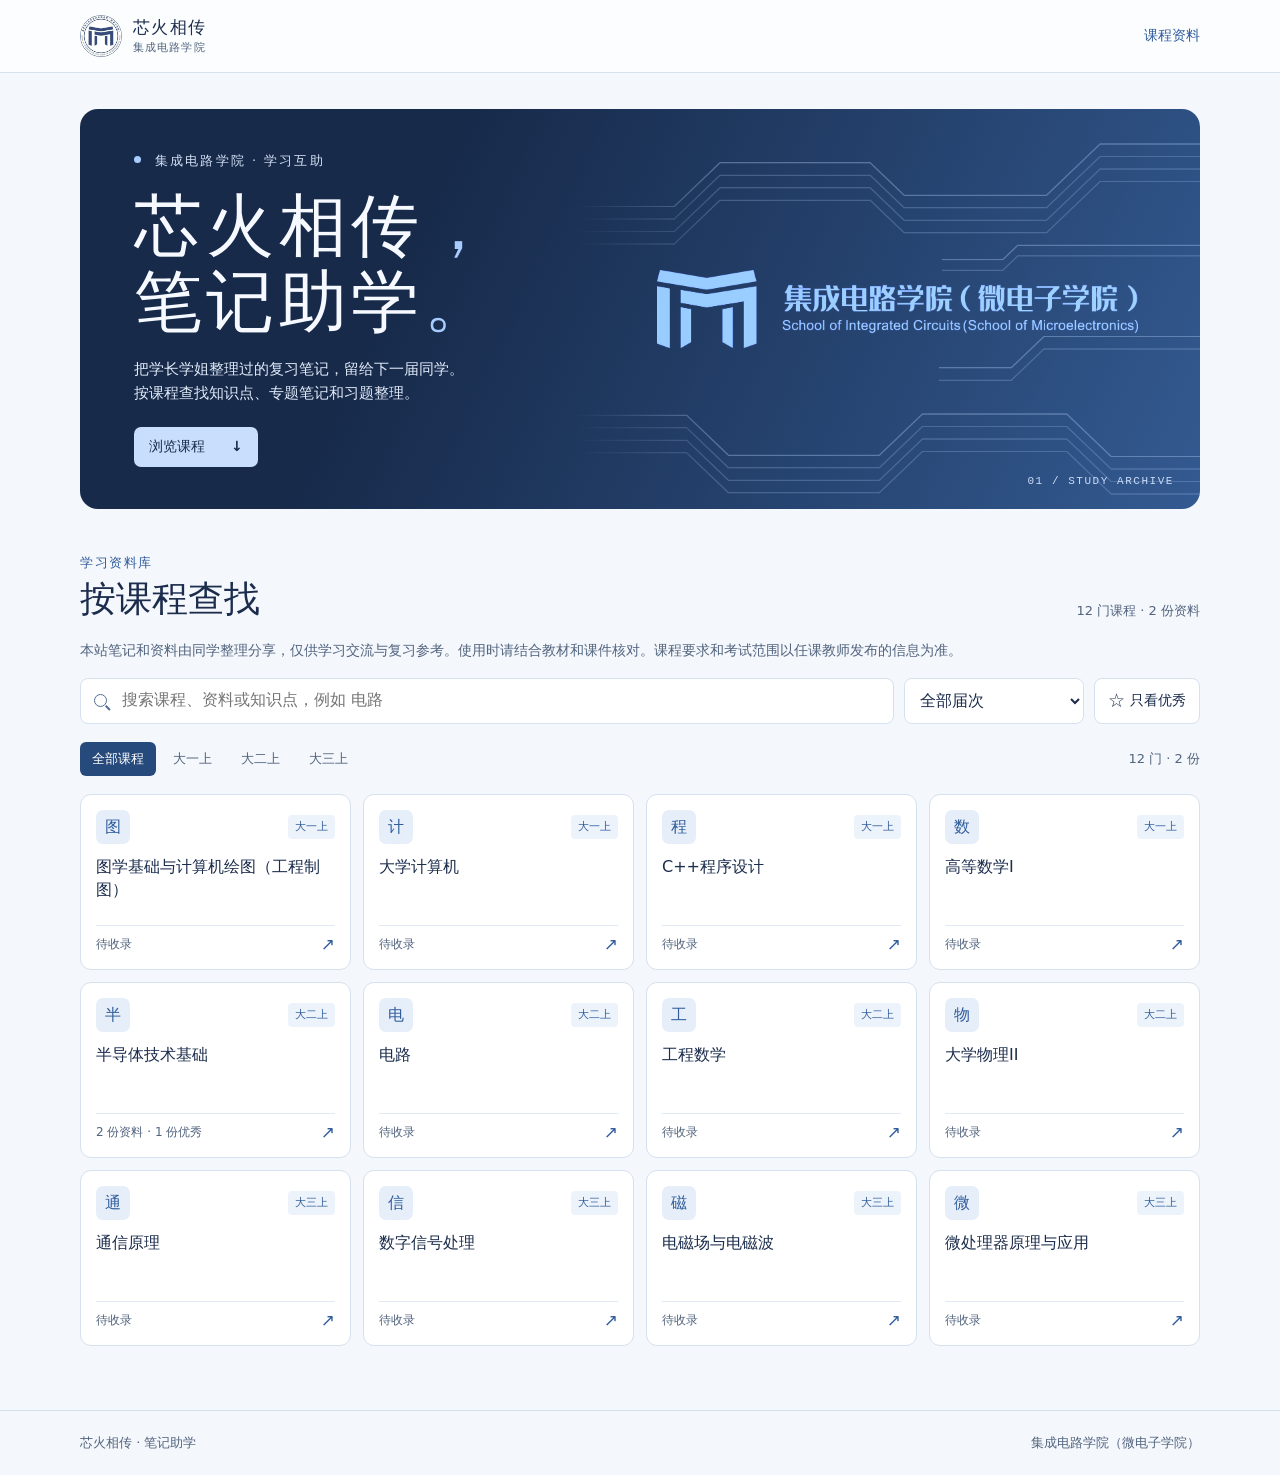
==== docs/index.html @ b49cc227 "简化学生端预览文案" ====
<!doctype html>
<html lang="zh-CN">
<head>
  <meta charset="utf-8">
  <meta name="viewport" content="width=device-width,initial-scale=1">
  <meta name="description" content="集成电路学院芯火相传学习笔记资料库，按课程查找、预览和下载复习资料。">
  <title>芯火相传 · 学习笔记资料库</title>
  <link rel="icon" href="assets/college-logo.jpg">
  <link rel="stylesheet" href="assets/site.css?v=online-reader">
  <script defer src="assets/catalog.js?v=large-pdfs"></script>
  <script defer src="assets/site.js?v=preview-label"></script>
</head>
<body>
  <a class="skip" href="#library">跳到课程资料</a>
  <header class="top"><div class="wrap top-row">
    <a class="brand" href="./index.html"><img class="college-logo" src="assets/college-logo.jpg" width="42" height="42" alt="学院院徽"><span>芯火相传<small>集成电路学院</small></span></a>
    <nav aria-label="站点导航"><a class="nav-current" href="#library">课程资料</a></nav>
  </div></header>
  <main class="wrap">
    <section class="hero" aria-labelledby="page-title">
      <div class="hero-content">
        <p class="eyebrow"><span></span> 集成电路学院 · 学习互助</p>
        <h1 id="page-title">芯火相传<span>，</span><br>笔记助学<span>。</span></h1>
        <p class="hero-copy">把学长学姐整理过的复习笔记，留给下一届同学。<br class="desktop">按课程查找知识点、专题笔记和习题整理。</p>
        <a class="hero-link" href="#library">浏览课程 <span aria-hidden="true">↓</span></a>
      </div>
      <canvas class="hero-art" width="960" height="640" aria-hidden="true"></canvas>
      <img class="hero-brand" src="assets/college-brand.jpg" alt="集成电路学院（微电子学院）" width="1440" height="233">
      <div class="hero-index" aria-hidden="true">01 / STUDY ARCHIVE</div>
    </section>
    <section id="library" class="library" aria-labelledby="library-title">
      <div class="section-head">
        <div><p class="section-kicker">学习资料库</p><h2 id="library-title">按课程查找</h2></div>
        <div id="stats" class="stats"></div>
      </div>
      <p class="library-note">本站笔记和资料由同学整理分享，仅供学习交流与复习参考。使用时请结合教材和课件核对。课程要求和考试范围以任课教师发布的信息为准。</p>
      <div class="controls">
        <label class="search"><span class="lens" aria-hidden="true"></span><span class="sr-only">搜索课程或资料</span><input id="search" type="search" placeholder="搜索课程、资料或知识点，例如 电路"></label>
        <label class="select"><span class="sr-only">资料届次</span><select id="edition"></select></label>
        <button class="filter-feature" type="button" id="featured" aria-pressed="false"><span aria-hidden="true">☆</span> 只看优秀</button>
      </div>
      <div class="toolbar">
        <div id="terms" class="tabs" role="group" aria-label="按课程学期筛选"></div>
        <div class="result-count" id="result-count" role="status"></div>
      </div>
      <div id="course-grid" class="course-grid"></div>
      <noscript><p class="empty">请开启 JavaScript 以浏览资料索引。</p></noscript>
    </section>
  </main>
  <footer class="footer"><div class="wrap"><span>芯火相传 · 笔记助学</span><span>集成电路学院（微电子学院）</span></div></footer>
  <dialog id="course-dialog" aria-labelledby="course-title"><div class="dialog-inner">
    <form method="dialog"><button class="close" aria-label="关闭课程资料">×</button></form>
    <p id="course-term" class="section-kicker"></p><h2 id="course-title"></h2>
    <div id="course-files"></div>
  </div></dialog>
</body>
</html>
---- docs/assets/site.css ----
:root {
  color-scheme: light;
  --paper: #f4f7fc;
  --ink: #1b2c4c;
  --muted: #52647e;
  --line: #d6e1ef;
  --blue: #315d9c;
  --pale: #edf3fb;
  --white: #fff;
  font-family: "Microsoft YaHei","PingFang SC",system-ui,sans-serif;
  font-synthesis: none
}

* {
  box-sizing: border-box
}

html {
  scroll-behavior: smooth
}

body {
  margin: 0;
  background:var(--paper);
  color:var(--ink);
  line-height: 1.55
}

button,input,select,textarea {
  font: inherit;
  color: inherit
}

button,select {
  cursor: pointer
}

a {
  color: inherit
}

button:focus-visible,a:focus-visible,input:focus-visible,select:focus-visible,textarea:focus-visible {
  outline: 3px solid #477bc5;
  outline-offset: 3px
}

.wrap {
  width:min(1120px,calc(100% - 48px));
  margin-inline: auto
}

.sr-only,.skip:not(:focus) {
  position: absolute;
  width: 1px;
  height: 1px;
  overflow: hidden;
  clip-path:inset(50%)
}

.skip:focus {
  display: block;
  padding: 12px;
  background: #fff
}

.top {
  border-bottom:1px solid var(--line);
  background: #fbfdff
}

.top-row {
  height: 72px;
  display: flex;
  align-items: center;
  justify-content: space-between;
  gap: 16px
}

.brand {
  display: inline-flex;
  align-items: center;
  gap: 11px;
  text-decoration: none;
  font-weight: 800;
  letter-spacing: .08em;
  font-size: 17px;
  line-height: 1.25
}

.brand small {
  display: block;
  font-size: 11px;
  font-weight: 500;
  color:var(--muted);
  letter-spacing: .1em;
  margin-top: 3px
}

.mark {
  width: 38px;
  height: 38px;
  display: grid;
  place-items: center;
  border-radius: 10px;
  background: #274a7d;
  color: #dbe9ff;
  font-size: 20px;
  letter-spacing: 0
}

.top nav {
  display: flex;
  align-items: center;
  gap: 28px;
  font-size: 14px
}

.nav-current {
  text-decoration: none;
  font-weight: 750;
  color:var(--blue)
}

.plain {
  border: 0;
  background: none;
  color:var(--muted);
  padding: 6px 0
}

.hero {
  margin-top: 36px;
  min-height: 380px;
  position: relative;
  isolation: isolate;
  overflow: hidden;
  border-radius: 18px;
  background:linear-gradient(115deg,#172a4a 30%,#335a91 100%);
  color: #f6f9ff;
  display: flex;
  align-items: center
}

.hero-content {
  position: relative;
  z-index: 1;
  padding: 42px 54px
}

.eyebrow {
  color: #d4e1f6;
  font-size: 13px;
  letter-spacing: .16em;
  margin: 0 0 17px
}

.eyebrow span {
  display: inline-block;
  width: 7px;
  height: 7px;
  background: #a9ccff;
  border-radius: 50%;
  margin-right: 8px;
  vertical-align: 2px
}

.hero h1 {
  font-size:clamp(38px,5.8vw,68px);
  line-height: 1.12;
  letter-spacing: .065em;
  margin: 0;
  font-weight: 850
}

.hero h1 span {
  color: #a9ccff
}

.hero-copy {
  color: #e2ebfa;
  font-size: 15px;
  margin: 18px 0 22px
}

.hero-link {
  display: inline-flex;
  align-items: center;
  gap: 26px;
  padding: 9px 15px;
  background: #c9defd;
  color: #1b2c4c;
  border-radius: 7px;
  font-size: 14px;
  font-weight: 750;
  text-decoration: none
}

.hero-link:hover {
  background: #e0ecfd
}

.hero-index {
  position: absolute;
  right: 26px;
  bottom: 19px;
  color: #cadcf7;
  font: 11px/1.5 ui-monospace,monospace;
  letter-spacing: .14em
}

.hero-art {
  position: absolute;
  inset: 0 0 0 auto;
  width: 56%;
  height: 100%;
  opacity: .9;
  pointer-events: none;
  mask-image:linear-gradient(to right,transparent,#000 23%)
}

.hero-brand {
  position: absolute;
  top: 50%;
  right: 5.5%;
  width: 43%;
  height: auto;
  transform: translateY(-50%);
  mix-blend-mode: screen;
  filter: brightness(2.6)
}

.library {
  padding: 44px 0 64px;
  scroll-margin-top: 15px
}

.section-head {
  display: flex;
  align-items: end;
  justify-content: space-between;
  gap: 12px;
  margin-bottom: 18px
}

.library-note {
  margin: 0 0 16px;
  color: var(--muted);
  font-size: 14px;
  line-height: 1.65
}

.section-kicker {
  margin: 0 0 3px;
  color:var(--blue);
  font-size: 13px;
  font-weight: 750;
  letter-spacing: .12em
}

h2 {
  font-size:clamp(25px,4vw,36px);
  line-height: 1.25;
  margin: 0
}

.stats,.result-count {
  font-size: 13px;
  color:var(--muted);
  white-space: nowrap
}

.controls {
  display: flex;
  gap: 10px;
  align-items: stretch
}

.search,.select,.filter-feature {
  display: flex;
  align-items: center;
  min-height: 46px;
  border:1px solid var(--line);
  border-radius: 8px;
  background:var(--white)
}

.search {
  flex: 1;
  gap: 10px;
  padding: 0 13px;
  min-width: 0
}

.search:focus-within {
  outline: 2px solid #6893cf
}

.search input {
  width: 100%;
  border: 0;
  background: none;
  outline: none!important;
  min-width: 0
}

.lens {
  flex: 0 0 13px;
  height: 13px;
  border: 1.5px solid #536d91;
  border-radius: 50%;
  position: relative;
  margin-right: 3px
}

.lens:after {
  content: "";
  position: absolute;
  width: 6px;
  height: 1.5px;
  background: #536d91;
  right: -5px;
  bottom: -2px;
  transform:rotate(45deg)
}

.select select {
  border: 0;
  padding: 8px 11px;
  background: white;
  border-radius: 8px;
  min-height: 44px
}

.filter-feature {
  justify-content: center;
  gap: 5px;
  padding: 0 13px;
  font-size: 14px
}

.filter-feature[aria-pressed=true] {
  background: #dae9fc;
  border-color: #8db0df
}

.filter-feature span {
  font-size: 19px
}

.toolbar {
  display: flex;
  gap: 10px;
  align-items: center;
  justify-content: space-between;
  margin: 18px 0
}

.tabs {
  display: flex;
  gap: 5px;
  flex-wrap: wrap
}

.tabs button {
  font-size: 13px;
  border: 1px solid transparent;
  background: none;
  padding: 6px 11px;
  border-radius: 6px;
  color:var(--muted)
}

.tabs button[aria-pressed=true] {
  background: #274a7d;
  color: #fff
}

.tabs button:hover:not([aria-pressed=true]) {
  background:var(--pale)
}

.course-grid {
  display: grid;
  grid-template-columns:repeat(4,minmax(0,1fr));
  gap: 12px
}

.course {
  display: flex;
  flex-direction: column;
  align-items: stretch;
  min-height: 176px;
  padding: 15px;
  text-align: left;
  background: #fff;
  border:1px solid var(--line);
  border-radius: 11px;
  transition: background .15s,border-color .15s;
  width: 100%
}

.course:hover {
  background: #f7fbff;
  border-color: #93add2
}

.card-top,.card-foot {
  display: flex;
  justify-content: space-between;
  align-items: center;
  gap: 5px
}

.tile {
  display: grid;
  place-items: center;
  width: 34px;
  height: 34px;
  border-radius: 7px;
  background: #e6eef9;
  color: #315d9c;
  font-weight: 750;
  font-size: 16px
}

.term-tag {
  background:var(--pale);
  color:var(--blue);
  font-size: 11px;
  padding: 3px 7px;
  border-radius: 4px;
  white-space: nowrap
}

.course-name {
  font-size: 16px;
  line-height: 1.42;
  margin: 12px 0 14px;
  overflow-wrap: anywhere
}

.card-foot {
  border-top: 1px solid #e1e9f4;
  padding-top: 9px;
  margin-top: auto;
  color:var(--muted);
  font-size: 12px
}

.arrow {
  color:var(--blue);
  font-size: 17px;
  line-height: 1
}

.empty {
  grid-column: 1/-1;
  padding: 24px;
  border: 1px dashed #b6c9e4;
  border-radius: 10px;
  background:var(--pale);
  color:var(--muted)
}

.footer {
  border-top:1px solid var(--line);
  font-size: 13px;
  color:var(--muted);
  padding: 22px 0
}

.footer .wrap {
  display: flex;
  justify-content: space-between;
  gap: 12px
}

dialog {
  width:min(680px,calc(100% - 30px));
  max-height: 85vh;
  border:1px solid var(--line);
  border-radius: 14px;
  background: #fbfdff;
  color:var(--ink);
  padding: 0
}

dialog::backdrop {
  background: #172745aa
}

.dialog-inner {
  position: relative;
  padding: 25px 27px
}

.dialog-inner h2 {
  padding-right: 34px;
  margin-bottom: 16px
}

.close {
  position: absolute;
  top: 12px;
  right: 13px;
  border:1px solid var(--line);
  background: white;
  border-radius: 7px;
  width: 35px;
  height: 35px;
  font-size: 22px;
  line-height: 1
}

.file-card {
  border:1px solid var(--line);
  background: white;
  padding: 13px;
  border-radius: 8px;
  margin-top: 9px;
  overflow-wrap: anywhere
}

.file-card h3,.activity-block h3 {
  margin: 0 0 4px;
  font-size: 16px
}

.file-card p {
  margin: 4px 0;
  font-size: 14px
}

.file-card .meta,.activity-block p {
  color:var(--muted)
}

.featured-note {
  color: #b42332;
  font-weight: 700;
  white-space: nowrap
}

.file-actions {
  margin-top: 9px;
  display: flex;
  gap: 8px;
  flex-wrap: wrap
}

.action {
  display: inline-block;
  border: 1px solid #acc4e5;
  background: #e9f1fd;
  color: #274a7d;
  border-radius: 6px;
  padding: 5px 10px;
  text-decoration: none;
  font-size: 13px
}

.activity-block {
  border-top:1px solid var(--line);
  padding: 12px 0 0;
  margin-top: 12px
}

.activity-block p {
  margin: 4px 0;
  font-size: 14px
}

.editor {
  max-width: 960px;
  padding: 35px 0
}

.editor h1 {
  margin: 0 0 10px
}

.editor-box {
  padding: 18px;
  border:1px solid var(--line);
  background: white;
  border-radius: 10px;
  margin: 14px 0
}

.editor-controls {
  display: flex;
  gap: 10px;
  flex-wrap: wrap
}

.editor-fields {
  display: grid;
  grid-template-columns: 1fr 1fr;
  gap: 12px
}

.editor-fields label {
  display: grid;
  gap: 4px;
  font-size: 14px
}

.editor-fields label.wide {
  grid-column: 1/-1
}

.editor input:not([type=checkbox]),.editor select,.editor textarea {
  width: 100%;
  padding: 7px;
  border: 1px solid #acbed7;
  border-radius: 6px;
  background: #fff
}

.editor .action {
  cursor: pointer
}

.editor .checkbox {
  display: flex;
  gap: 8px;
  align-items: center
}

.editor li {
  margin: 7px 0
}

.editor #edit-status {
  color:var(--blue);
  font-weight: 700
}

.editor #edit-status.error {
  color: #a02722
}

.editor details summary {
  cursor: pointer;
  color:var(--blue)
}

@media(max-width:900px) {
  .course-grid {
    grid-template-columns:repeat(3,minmax(0,1fr))
  }
  .hero-content {
    padding: 34px 35px
  }
}

@media(max-width:760px) {
  .hero {
    flex-direction: column;
    align-items: stretch
  }
  .hero-brand {
    position: relative;
    top: auto;
    right: auto;
    width: min(480px,calc(100% - 70px));
    margin: 0 35px 34px;
    transform: none
  }
}

@media(max-width:620px) {
  .wrap {
    width:calc(100% - 28px)
  }
  .top-row {
    height: 61px
  }
  .top nav {
    gap: 13px;
    font-size: 12px
  }
  .brand {
    font-size: 14px
  }
  .mark {
    width: 31px;
    height: 31px;
    font-size: 16px
  }
  .hero {
    margin-top: 20px;
    min-height: 300px;
    border-radius: 12px
  }
  .hero-content {
    padding: 27px 20px
  }
  .hero-art {
    opacity: .34;
    width: 65%;
    pointer-events: none
  }
  .hero-brand {
    width: calc(100% - 40px);
    margin: 0 20px 27px
  }
  .hero-index,.desktop {
    display: none
  }
  .hero-copy {
    max-width: 290px;
    font-size: 14px
  }
  .library {
    padding: 32px 0 40px
  }
  .section-head {
    align-items: start
  }
  .stats {
    font-size: 12px;
    white-space: normal;
    text-align: right
  }
  .controls {
    flex-wrap: wrap
  }
  .search {
    min-width: 100%
  }
  .select {
    flex: 1
  }
  .select select {
    width: 100%
  }
  .toolbar {
    align-items: start
  }
  .result-count {
    font-size: 11px;
    padding-top: 7px
  }
  .tabs button {
    padding: 5px 6px;
    font-size: 12px
  }
  .course-grid {
    grid-template-columns: 1fr 1fr;
    gap: 8px
  }
  .course {
    padding: 11px;
    min-height: 151px
  }
  .course-name {
    font-size: 14px
  }
  .footer .wrap {
    flex-wrap: wrap
  }
  .dialog-inner {
    padding: 20px 16px
  }
  .editor-fields {
    grid-template-columns: 1fr
  }
}

@media(prefers-reduced-motion:reduce) {
  *,*::before,*::after {
    scroll-behavior: auto!important;
    transition: none!important
  }
}
.college-logo {
  display: block;
  width: 42px;
  height: 42px;
  border-radius: 50%;
}

.editor [hidden] {
  display: none;
}

.editor .action:disabled {
  opacity: .58;
  cursor: wait;
}

.admin-nav {
  gap: 16px;
  flex-wrap: wrap;
  justify-content: end;
}
.admin-nav a, .publish-panel a {
  color: var(--blue);
  text-decoration: none;
}
.admin-nav a:hover, .publish-panel a:hover {
  text-decoration: underline;
}
.publish-panel {
  display: flex;
  flex-wrap: wrap;
  align-items: center;
  gap: 8px 16px;
  padding: 10px 14px;
  border: 1px solid var(--line);
  border-radius: 8px;
  background: var(--pale);
  font-size: 14px;
}
.publish-panel p {
  margin: 0;
}
.upload-details {
  margin-top: 16px;
  padding-top: 12px;
  border-top: 1px solid var(--line);
}
.upload-details .section-kicker {
  margin-bottom: 10px;
}
.admin-list-head, .entry {
  display: flex;
  flex-wrap: wrap;
  justify-content: space-between;
  align-items: center;
  gap: 10px;
}
#entry-count, .entry-info small {
  color: var(--muted);
  font-size: 13px;
}
.admin-filters {
  display: grid;
  grid-template-columns: 1.5fr 1fr 1fr auto;
  align-items: end;
  gap: 10px;
  margin-top: 14px;
}
.admin-filters label {
  min-width: 0;
  font-size: 13px;
}
.admin-filters .checkbox {
  min-height: 40px;
  white-space: nowrap;
}
.entry-list {
  list-style: none;
  padding: 0;
  margin: 16px 0 0;
}
.entry {
  padding: 10px 0;
  border-top: 1px solid var(--line);
}
.entry-info {
  overflow-wrap: anywhere;
}
.entry-info small {
  display: block;
  margin-top: 4px;
}
.entry-actions {
  display: flex;
  align-items: center;
  gap: 7px;
}
.action.danger {
  border-color: #eac4c8;
  background: #fff4f5;
  color: #9b2031;
}
#edit-note-status {
  color: var(--muted);
  margin: 0;
}

.reader-header {
  padding: 20px 0 4px;
}
.reader-header .wrap {
  display: flex;
  flex-wrap: wrap;
  align-items: center;
  justify-content: space-between;
  gap: 10px;
}
.reader-header h1 {
  flex-basis: 100%;
  margin: 8px 0;
  overflow-wrap: anywhere;
  font-size: clamp(20px,4vw,32px);
}
.reader {
  max-width: 960px;
  padding-bottom: 32px;
}
.reader-toolbar {
  position: sticky;
  top: 0;
  z-index: 1;
  display: flex;
  align-items: center;
  justify-content: space-between;
  flex-wrap: wrap;
  gap: 8px;
  padding: 8px;
  border: 1px solid var(--line);
  border-radius: 8px;
  background: var(--paper);
}
.reader-toolbar form {
  display: flex;
  align-items: center;
  gap: 6px;
}
.reader-toolbar input {
  width: 4em;
  min-height: 36px;
  padding: 4px;
  text-align: center;
  border: 1px solid var(--line);
  border-radius: 6px;
}
.reader-toolbar .action {
  min-height: 40px;
}
.reader-mode {
  color: var(--muted);
  font-size: 13px;
}
.reader-status {
  margin: 10px 0;
  color: var(--muted);
  font-size: 14px;
}
.reader-paper img {
  display: block;
  max-width: 100%;
  height: auto;
  margin: 0 auto;
  background: white;
}
.reader-page {
  margin-bottom: 18px;
  scroll-margin-top: 62px;
}
.reader-page h2 {
  margin: 6px 0;
  color: var(--muted);
  font-size: 14px;
  font-weight: 500;
}
.reader [hidden], .reader-header [hidden] {
  display: none;
}
@media(max-width: 430px) {
  .reader-toolbar {
    gap: 5px;
    padding: 6px;
  }
  .reader-toolbar .action {
    padding-inline: 6px;
    white-space: nowrap;
  }
  .reader-toolbar input {
    width: 3em;
  }
}
@media(max-width: 620px) {
  .admin-filters {
    grid-template-columns: 1fr 1fr;
  }
  .admin-filters label:first-child {
    grid-column: 1 / -1;
  }
}
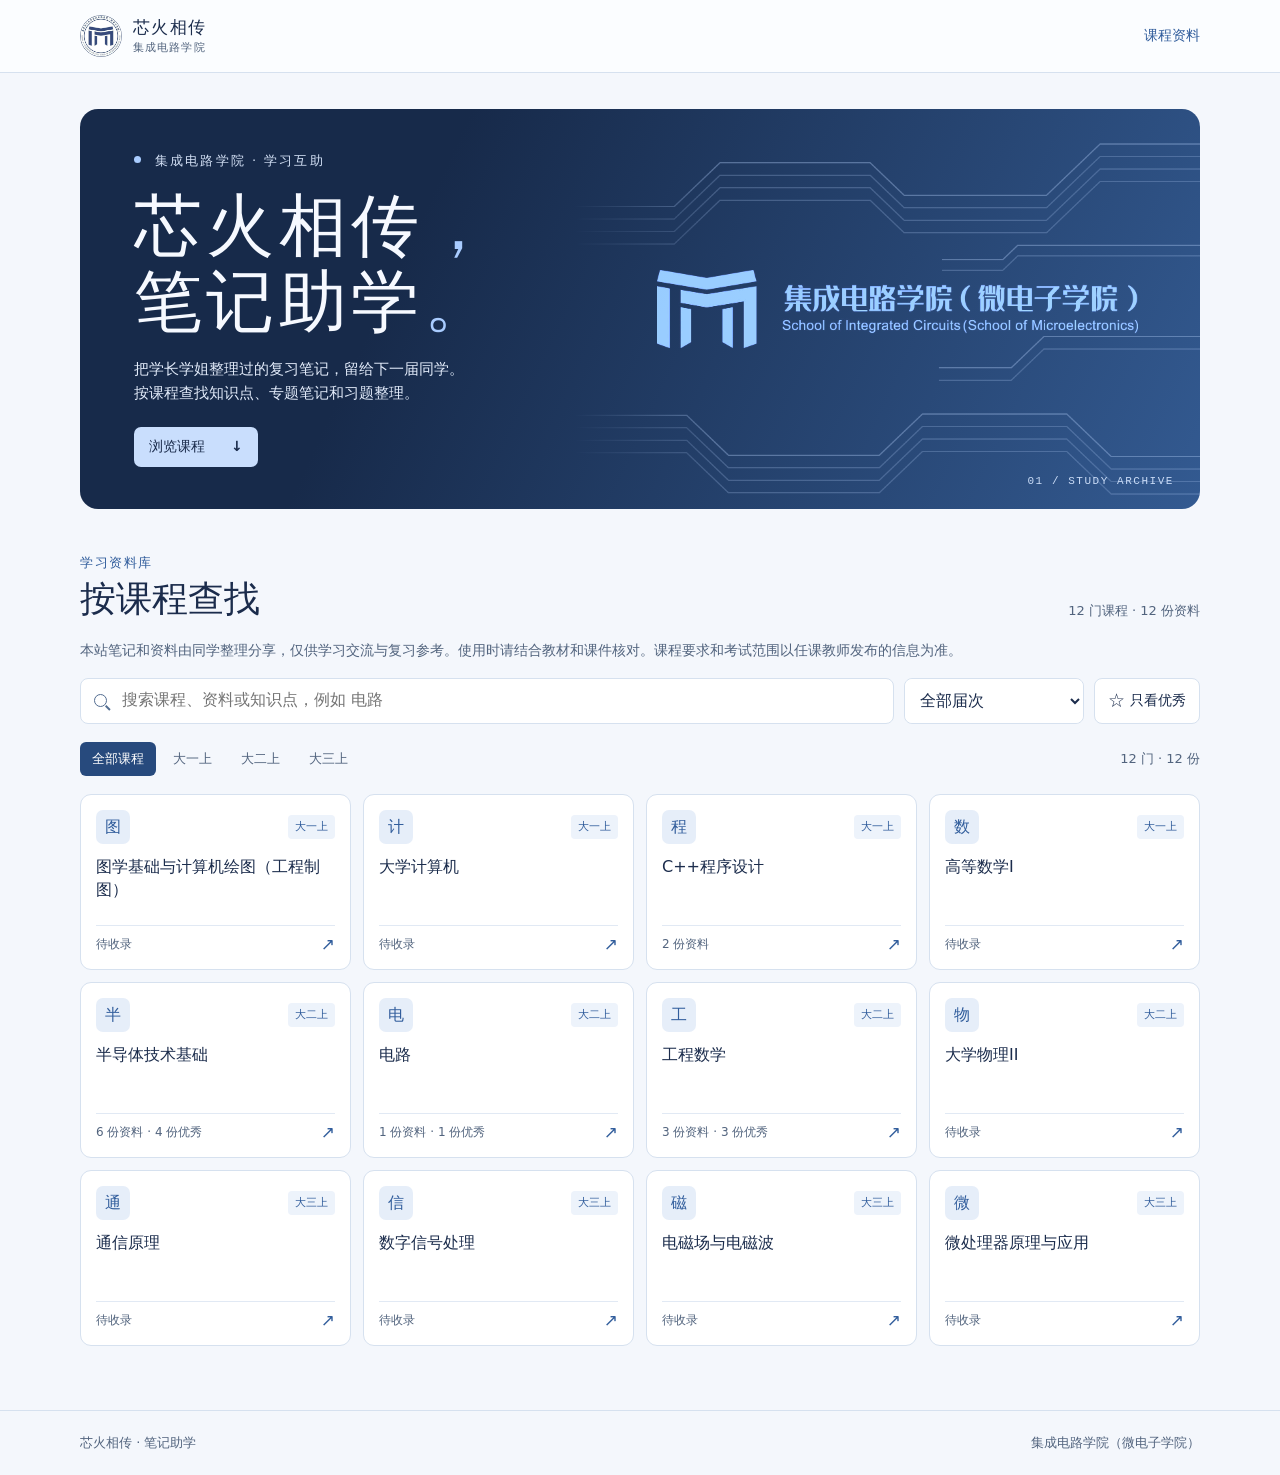
==== commit e077daab: "更新资料库管理" ====
--- a/docs/index.html
+++ b/docs/index.html
@@ -7,8 +7,8 @@
   <title>芯火相传 · 学习笔记资料库</title>
   <link rel="icon" href="assets/college-logo.jpg">
   <link rel="stylesheet" href="assets/site.css?v=online-reader">
-  <script defer src="assets/catalog.js?v=large-pdfs"></script>
-  <script defer src="assets/site.js?v=preview-label"></script>
+  <script defer src="assets/catalog.js?v=course-visibility"></script>
+  <script defer src="assets/site.js?v=course-visibility"></script>
 </head>
 <body>
   <a class="skip" href="#library">跳到课程资料</a>
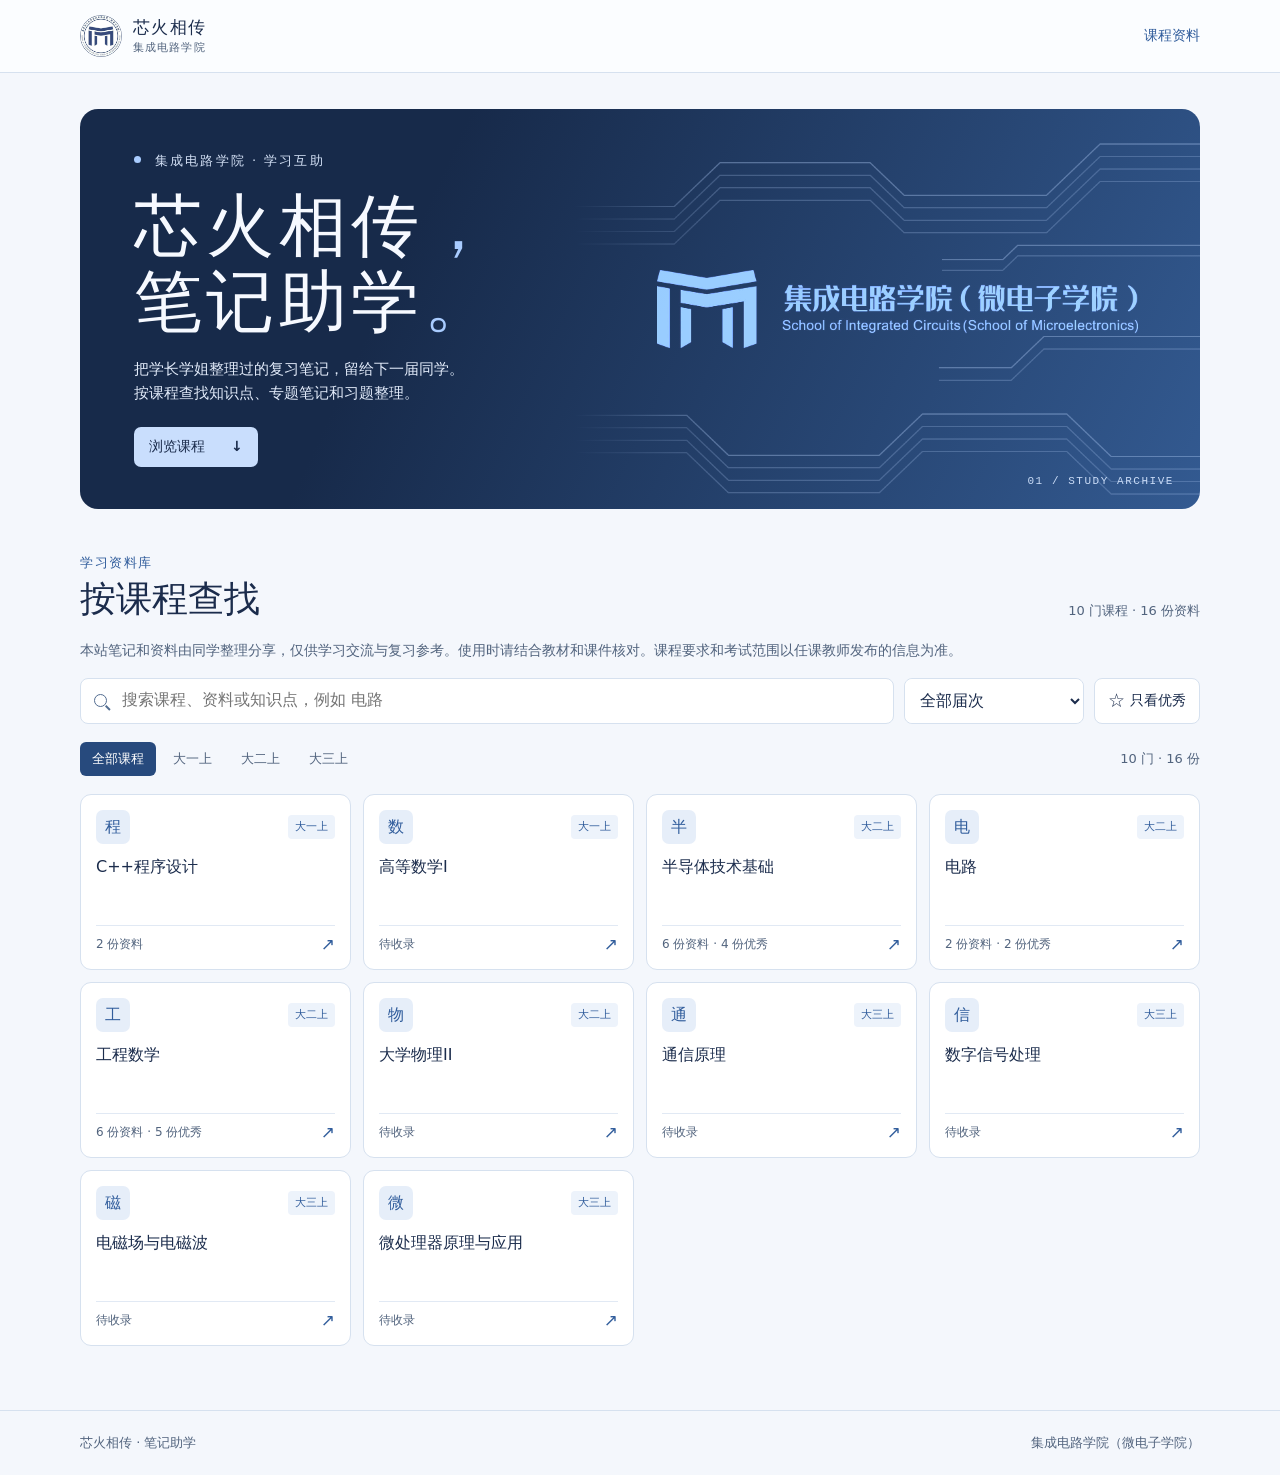
==== commit 4f0dfd96: "更新资料展示" ====
--- a/docs/index.html
+++ b/docs/index.html
@@ -8,7 +8,7 @@
   <link rel="icon" href="assets/college-logo.jpg">
   <link rel="stylesheet" href="assets/site.css?v=online-reader">
   <script defer src="assets/catalog.js?v=course-visibility"></script>
-  <script defer src="assets/site.js?v=course-visibility"></script>
+  <script defer src="assets/site.js?v=featured-label"></script>
 </head>
 <body>
   <a class="skip" href="#library">跳到课程资料</a>
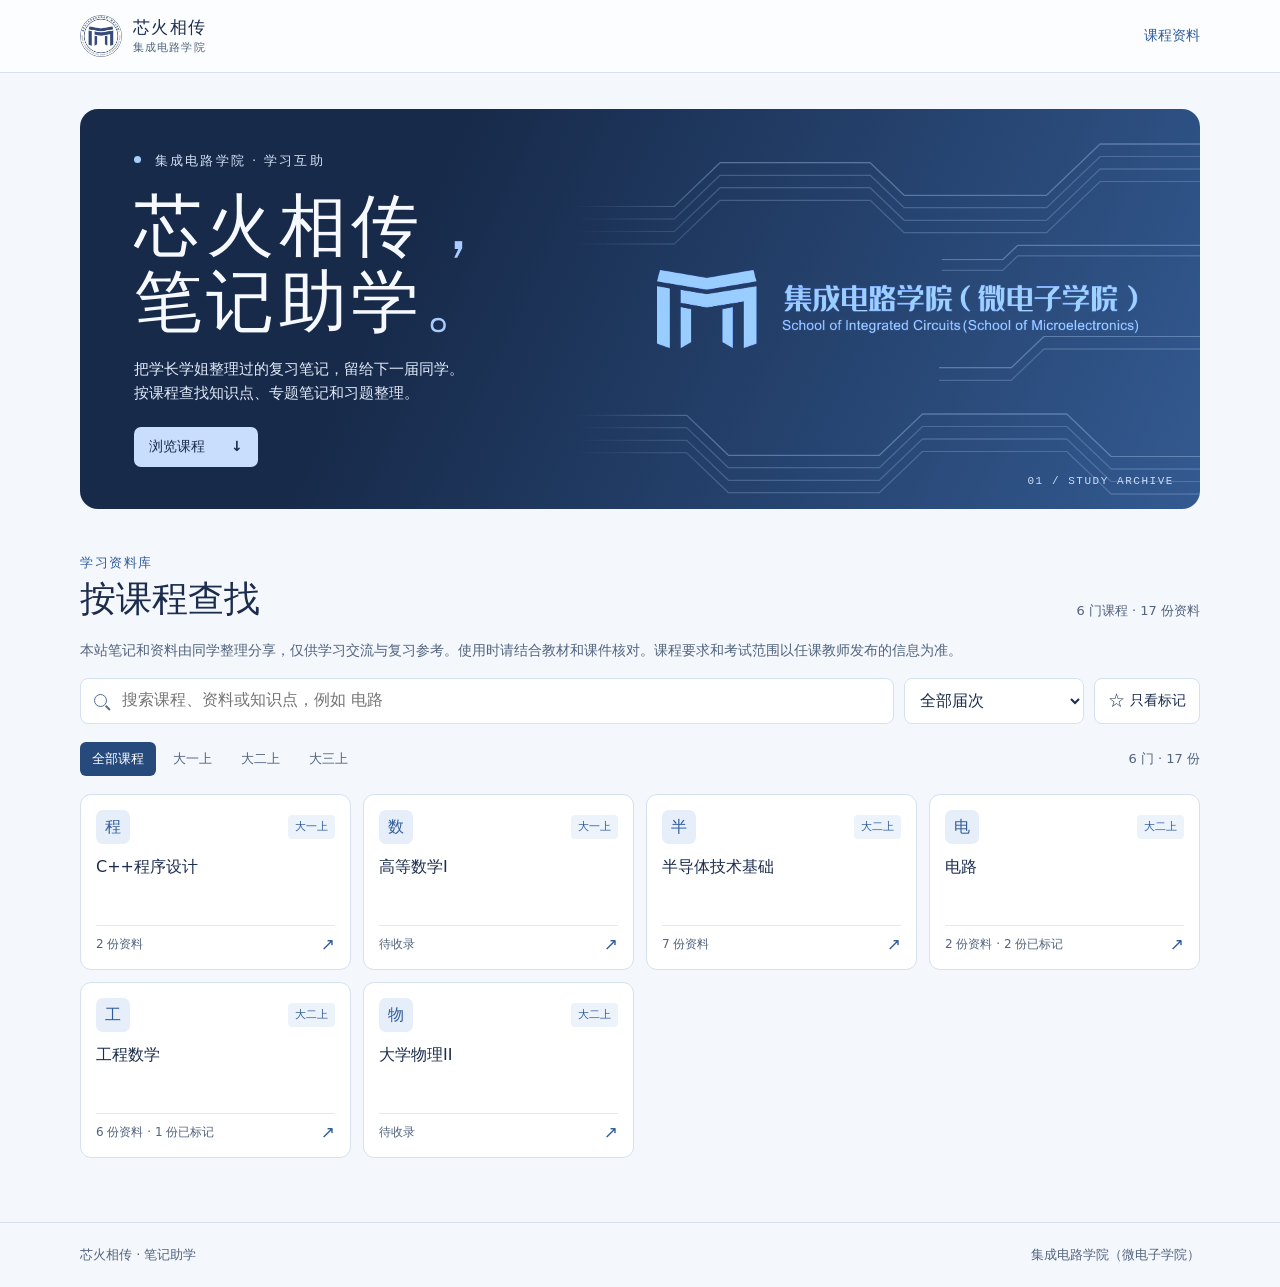
==== commit 5d998772: "更新资料展示" ====
--- a/docs/index.html
+++ b/docs/index.html
@@ -6,9 +6,9 @@
   <meta name="description" content="集成电路学院芯火相传学习笔记资料库，按课程查找、预览和下载复习资料。">
   <title>芯火相传 · 学习笔记资料库</title>
   <link rel="icon" href="assets/college-logo.jpg">
-  <link rel="stylesheet" href="assets/site.css?v=online-reader">
+  <link rel="stylesheet" href="assets/site.css?v=course-filters">
   <script defer src="assets/catalog.js?v=course-visibility"></script>
-  <script defer src="assets/site.js?v=featured-label"></script>
+  <script defer src="assets/site.js?v=course-filters"></script>
 </head>
 <body>
   <a class="skip" href="#library">跳到课程资料</a>
@@ -37,7 +37,7 @@
       <div class="controls">
         <label class="search"><span class="lens" aria-hidden="true"></span><span class="sr-only">搜索课程或资料</span><input id="search" type="search" placeholder="搜索课程、资料或知识点，例如 电路"></label>
         <label class="select"><span class="sr-only">资料届次</span><select id="edition"></select></label>
-        <button class="filter-feature" type="button" id="featured" aria-pressed="false"><span aria-hidden="true">☆</span> 只看优秀</button>
+        <button class="filter-feature" type="button" id="featured" aria-pressed="false"><span aria-hidden="true">☆</span> 只看标记</button>
       </div>
       <div class="toolbar">
         <div id="terms" class="tabs" role="group" aria-label="按课程学期筛选"></div>
@@ -48,10 +48,17 @@
     </section>
   </main>
   <footer class="footer"><div class="wrap"><span>芯火相传 · 笔记助学</span><span>集成电路学院（微电子学院）</span></div></footer>
-  <dialog id="course-dialog" aria-labelledby="course-title"><div class="dialog-inner">
-    <form method="dialog"><button class="close" aria-label="关闭课程资料">×</button></form>
-    <p id="course-term" class="section-kicker"></p><h2 id="course-title"></h2>
-    <div id="course-files"></div>
-  </div></dialog>
+  <dialog id="course-dialog" class="course-dialog" aria-labelledby="course-title">
+    <div class="course-dialog-header">
+      <form method="dialog"><button class="close" aria-label="关闭课程资料">×</button></form>
+      <p id="course-term" class="section-kicker"></p><h2 id="course-title"></h2>
+      <div id="course-kinds" class="tabs course-kinds" role="group" aria-label="筛选资料类别">
+        <button type="button" aria-pressed="false">完整笔记</button>
+        <button type="button" aria-pressed="false">专题笔记</button>
+        <button type="button" aria-pressed="false">习题整理</button>
+      </div>
+    </div>
+    <div id="course-files" tabindex="0" role="region" aria-label="课程资料列表"></div>
+  </dialog>
 </body>
 </html>
--- a/docs/assets/site.css
+++ b/docs/assets/site.css
@@ -347,6 +347,10 @@
   font-size: 19px
 }
 
+.filter-feature[aria-pressed=true] span {
+  color: #b42332
+}
+
 .toolbar {
   display: flex;
   gap: 10px;
@@ -487,6 +491,46 @@
 
 dialog::backdrop {
   background: #172745aa
+}
+
+.course-dialog {
+  --course-dialog-padding: 27px;
+  max-height: 85dvh;
+  overflow: hidden
+}
+
+.course-dialog[open] {
+  display: flex;
+  flex-direction: column
+}
+
+.course-dialog-header {
+  position: relative;
+  flex: none;
+  padding: 20px var(--course-dialog-padding) 12px;
+  border-bottom: 1px solid var(--line)
+}
+
+.course-dialog-header h2 {
+  padding-right: 36px;
+  margin-bottom: 12px;
+  overflow-wrap: anywhere
+}
+
+.course-kinds button {
+  min-height: 36px;
+  border-color: var(--line);
+  background: white;
+  color: var(--blue);
+  font-size: 14px;
+  white-space: nowrap
+}
+
+.course-dialog > #course-files {
+  min-height: 0;
+  overflow-y: auto;
+  overscroll-behavior: contain;
+  padding: 4px var(--course-dialog-padding) 20px
 }
 
 .dialog-inner {
@@ -763,6 +807,9 @@
   .dialog-inner {
     padding: 20px 16px
   }
+  .course-dialog {
+    --course-dialog-padding: 16px
+  }
   .editor-fields {
     grid-template-columns: 1fr
   }
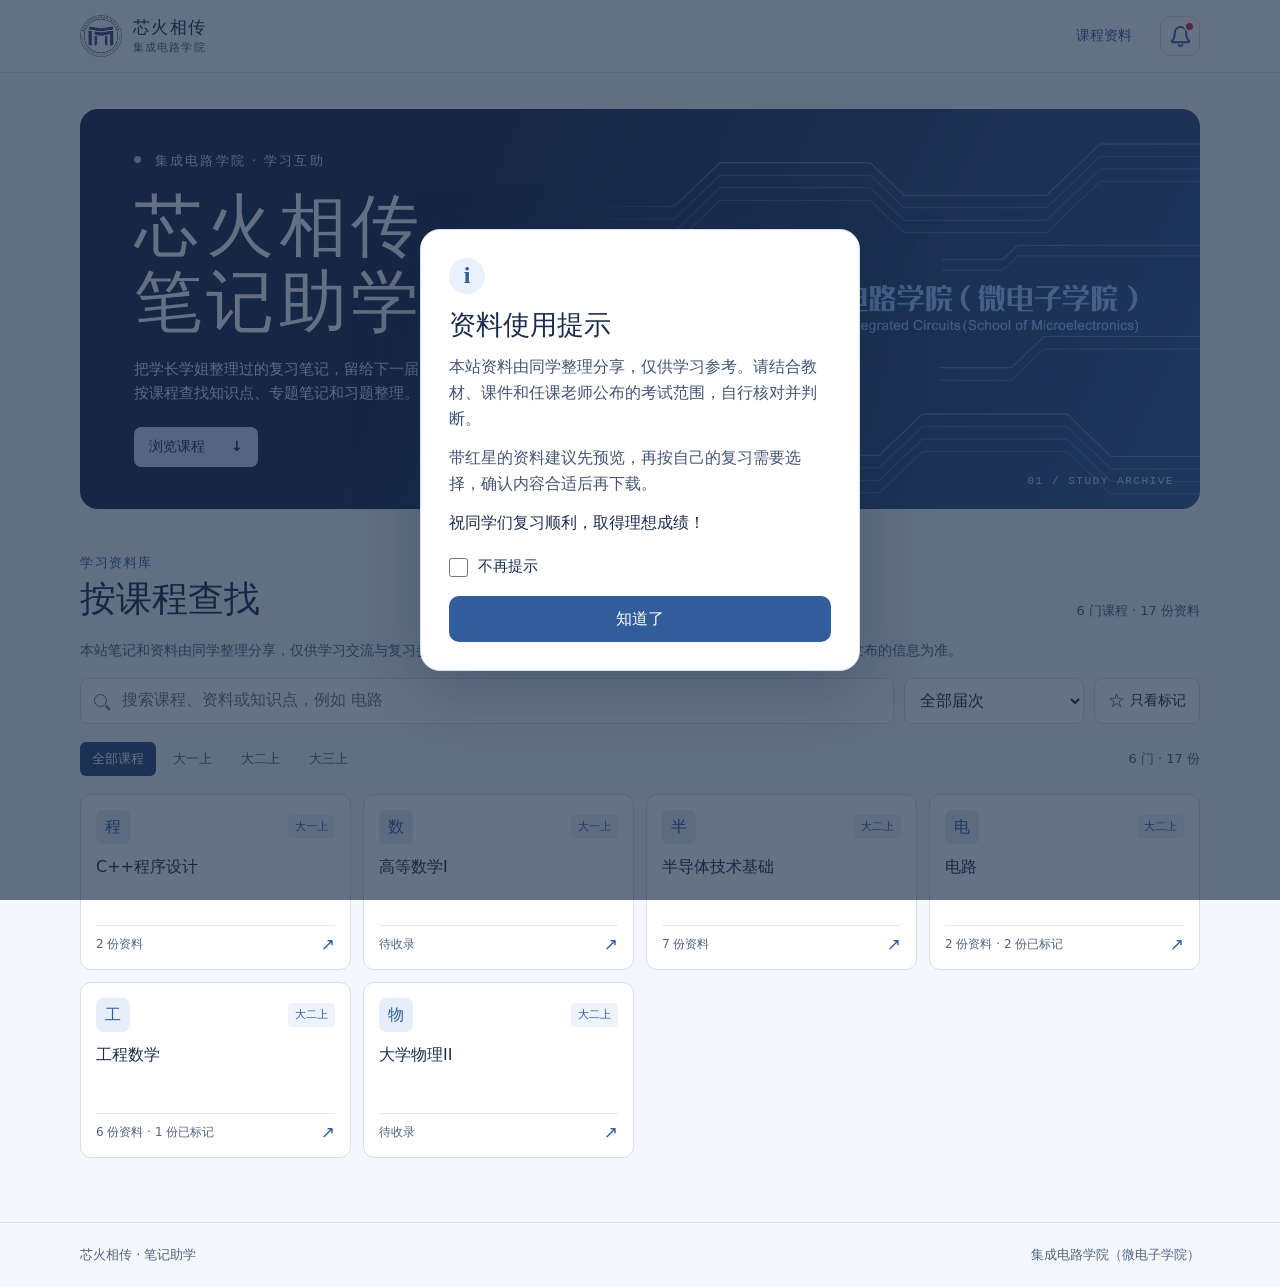
==== commit 34c02bb1: "更新资料库功能" ====
--- a/docs/index.html
+++ b/docs/index.html
@@ -6,15 +6,23 @@
   <meta name="description" content="集成电路学院芯火相传学习笔记资料库，按课程查找、预览和下载复习资料。">
   <title>芯火相传 · 学习笔记资料库</title>
   <link rel="icon" href="assets/college-logo.jpg">
-  <link rel="stylesheet" href="assets/site.css?v=course-filters">
-  <script defer src="assets/catalog.js?v=course-visibility"></script>
-  <script defer src="assets/site.js?v=course-filters"></script>
+  <link rel="stylesheet" href="assets/site.css?v=announcements">
+  <link rel="stylesheet" href="assets/notice.css">
+  <script defer src="assets/catalog.js?v=announcement-editor"></script>
+  <script defer src="assets/notice.js?v=announcement-editor"></script>
+  <script defer src="assets/site.js?v=announcements"></script>
 </head>
 <body>
   <a class="skip" href="#library">跳到课程资料</a>
   <header class="top"><div class="wrap top-row">
     <a class="brand" href="./index.html"><img class="college-logo" src="assets/college-logo.jpg" width="42" height="42" alt="学院院徽"><span>芯火相传<small>集成电路学院</small></span></a>
-    <nav aria-label="站点导航"><a class="nav-current" href="#library">课程资料</a></nav>
+    <nav aria-label="站点导航">
+      <a class="nav-current" href="#library">课程资料</a>
+      <button class="announcement-trigger" id="announcement-open" type="button" aria-label="公告" aria-haspopup="dialog" title="公告" hidden>
+        <svg class="announcement-bell" viewBox="0 0 24 24" fill="none" stroke="currentColor" stroke-width="2" stroke-linecap="round" stroke-linejoin="round" aria-hidden="true"><path d="M18 8a6 6 0 0 0-12 0c0 4.4-1 6.7-2.6 8.2a1 1 0 0 0 .7 1.8h15.8a1 1 0 0 0 .7-1.8C19 14.7 18 12.4 18 8Z"/><path d="M10 20.8a2.2 2.2 0 0 0 4 0"/></svg>
+        <span class="announcement-dot" id="announcement-dot" aria-hidden="true" hidden></span>
+      </button>
+    </nav>
   </div></header>
   <main class="wrap">
     <section class="hero" aria-labelledby="page-title">
@@ -48,6 +56,39 @@
     </section>
   </main>
   <footer class="footer"><div class="wrap"><span>芯火相传 · 笔记助学</span><span>集成电路学院（微电子学院）</span></div></footer>
+  <dialog class="notice-dialog" id="usage-notice" aria-labelledby="notice-title" aria-describedby="notice-copy">
+    <form method="dialog" class="notice-content">
+      <div class="notice-icon" aria-hidden="true">i</div>
+      <h2 id="notice-title" tabindex="-1" autofocus>资料使用提示</h2>
+      <div class="notice-copy" id="notice-copy"></div>
+      <label class="notice-checkbox"><input type="checkbox" id="notice-dismiss-permanently">不再提示</label>
+      <button class="notice-confirm" type="submit">知道了</button>
+    </form>
+  </dialog>
+  <dialog class="announcement-dialog" id="announcement-dialog" aria-labelledby="announcement-title">
+    <div class="announcement-header">
+      <h2 id="announcement-title" tabindex="-1" autofocus>公告</h2>
+      <div class="announcement-tabs" role="group" aria-label="公告栏目">
+        <button type="button" id="announcement-notice-tab" aria-controls="announcement-notice-panel" aria-pressed="true">
+          <svg class="announcement-bell" viewBox="0 0 24 24" fill="none" stroke="currentColor" stroke-width="2" stroke-linecap="round" stroke-linejoin="round" aria-hidden="true"><path d="M18 8a6 6 0 0 0-12 0c0 4.4-1 6.7-2.6 8.2a1 1 0 0 0 .7 1.8h15.8a1 1 0 0 0 .7-1.8C19 14.7 18 12.4 18 8Z"/><path d="M10 20.8a2.2 2.2 0 0 0 4 0"/></svg> 通知
+          <span class="announcement-dot" id="announcement-notice-dot" aria-hidden="true" hidden></span>
+        </button>
+        <button type="button" id="announcement-timeline-tab" aria-controls="announcement-timeline-panel" aria-pressed="false">
+          <span class="announcement-history" aria-hidden="true"></span> 时间线
+          <span class="announcement-dot" id="announcement-timeline-dot" aria-hidden="true" hidden></span>
+        </button>
+      </div>
+    </div>
+    <section class="announcement-panel" id="announcement-notice-panel" aria-label="通知">
+      <h3 id="announcement-notice-heading">资料使用提示</h3>
+      <div class="notice-copy" id="announcement-notice-copy"></div>
+    </section>
+    <section class="announcement-panel" id="announcement-timeline-panel" aria-label="时间线" tabindex="0" hidden>
+      <p id="announcement-placeholder" class="empty">暂无资料更新。</p>
+      <ol class="announcement-timeline" id="announcement-entries"></ol>
+    </section>
+    <form class="announcement-footer" method="dialog"><button type="submit" class="announcement-close">关闭</button></form>
+  </dialog>
   <dialog id="course-dialog" class="course-dialog" aria-labelledby="course-title">
     <div class="course-dialog-header">
       <form method="dialog"><button class="close" aria-label="关闭课程资料">×</button></form>
--- a/docs/assets/site.css
+++ b/docs/assets/site.css
@@ -653,6 +653,16 @@
   grid-column: 1/-1
 }
 
+.announcement-editor summary {
+  cursor: pointer;
+  font-size: 18px;
+  font-weight: 700;
+}
+
+.announcement-editor .wide {
+  grid-column: 1/-1;
+}
+
 .editor input:not([type=checkbox]),.editor select,.editor textarea {
   width: 100%;
   padding: 7px;
--- a/docs/assets/notice.css
+++ b/docs/assets/notice.css
@@ -0,0 +1,293 @@
+.notice-dialog {
+  width: min(440px, calc(100% - 32px));
+  max-height: calc(100vh - 32px);
+  max-height: calc(100dvh - 32px);
+  border-radius: 20px;
+  background: #fff;
+  box-shadow: 0 24px 65px #17274540;
+  overscroll-behavior: contain;
+}
+
+.notice-dialog::backdrop {
+  background: #152541a6;
+}
+
+.notice-content {
+  padding: clamp(20px, 6vw, 28px);
+}
+
+.notice-icon {
+  display: grid;
+  place-items: center;
+  width: 36px;
+  height: 36px;
+  border-radius: 50%;
+  background: #e9f1fd;
+  color: #315d9c;
+  font: 700 24px Georgia, serif;
+}
+
+.notice-content h2 {
+  margin: 14px 0 12px;
+  font-size: clamp(23px, 6vw, 27px);
+  line-height: 1.25;
+}
+
+.notice-content h2:focus {
+  outline: none;
+}
+
+.notice-copy {
+  color: #435573;
+  font-size: 16px;
+  line-height: 1.65;
+}
+
+.notice-copy p {
+  margin: 0 0 12px;
+  white-space: pre-line;
+}
+
+.notice-copy p:last-child {
+  color: var(--ink);
+  font-weight: 600;
+}
+
+.notice-checkbox {
+  display: flex;
+  align-items: center;
+  gap: 10px;
+  min-height: 38px;
+  margin: 2px 0 10px;
+  font-size: 15px;
+  cursor: pointer;
+}
+
+.notice-checkbox input {
+  width: 19px;
+  height: 19px;
+  margin: 0;
+  accent-color: #315d9c;
+}
+
+.notice-confirm {
+  display: block;
+  width: 100%;
+  min-height: 46px;
+  border: 0;
+  border-radius: 10px;
+  background: #315d9c;
+  color: #fff;
+  font: inherit;
+  font-weight: 700;
+}
+
+.notice-confirm:hover {
+  background: #274d86;
+}
+
+.notice-confirm:focus-visible,
+.notice-checkbox input:focus-visible {
+  outline: 2px solid #315d9c;
+  outline-offset: 3px;
+}
+
+.announcement-trigger {
+  position: relative;
+  display: grid;
+  place-items: center;
+  width: 40px;
+  height: 40px;
+  border: 1px solid var(--line);
+  border-radius: 10px;
+  background: #fff;
+  color: var(--blue);
+}
+
+.announcement-trigger:hover {
+  background: #e9f1fd;
+}
+
+.announcement-bell {
+  display: block;
+  width: 18px;
+  height: 18px;
+  flex: none;
+}
+
+.announcement-trigger > .announcement-bell {
+  width: 23px;
+  height: 23px;
+}
+
+.announcement-dot {
+  display: inline-block;
+  width: 7px;
+  height: 7px;
+  border-radius: 50%;
+  background: #bf3242;
+}
+
+.announcement-trigger > .announcement-dot {
+  position: absolute;
+  top: 6px;
+  right: 6px;
+  box-shadow: 0 0 0 2px #fff;
+}
+
+.announcement-trigger[hidden],
+.announcement-dot[hidden],
+.announcement-panel[hidden] {
+  display: none;
+}
+
+.announcement-dialog {
+  --announcement-padding: clamp(16px, 5vw, 25px);
+  width: min(560px, calc(100% - 32px));
+  height: min(520px, 85vh);
+  height: min(520px, calc(100dvh - 32px));
+  max-height: calc(100dvh - 32px);
+  border-radius: 18px;
+  background: #fff;
+  box-shadow: 0 24px 65px #17274540;
+  overflow: hidden;
+}
+
+.announcement-dialog[open] {
+  display: flex;
+  flex-direction: column;
+}
+
+.announcement-header {
+  padding: 20px var(--announcement-padding) 13px;
+  border-bottom: 1px solid var(--line);
+}
+
+.announcement-header h2 {
+  margin: 0 0 12px;
+  font-size: 24px;
+}
+
+.announcement-header h2:focus {
+  outline: none;
+}
+
+.announcement-tabs {
+  display: grid;
+  grid-template-columns: repeat(2,minmax(0,1fr));
+  gap: 4px;
+  padding: 4px;
+  border-radius: 10px;
+  background: #eef3fa;
+}
+
+.announcement-tabs button {
+  display: flex;
+  align-items: center;
+  justify-content: center;
+  gap: 7px;
+  min-height: 38px;
+  border: 1px solid transparent;
+  border-radius: 7px;
+  background: transparent;
+  color: var(--muted);
+  font-size: 15px;
+}
+
+.announcement-tabs button[aria-pressed="true"] {
+  border-color: #c1d4ee;
+  background: white;
+  color: var(--blue);
+  font-weight: 700;
+}
+
+.announcement-history {
+  position: relative;
+  width: 15px;
+  height: 15px;
+  border: 1.6px solid currentColor;
+  border-radius: 50%;
+}
+
+.announcement-history::after {
+  position: absolute;
+  top: 3px;
+  left: 5px;
+  width: 3px;
+  height: 4px;
+  border-left: 1.4px solid currentColor;
+  border-bottom: 1.4px solid currentColor;
+  content: "";
+}
+
+.announcement-panel {
+  flex: 1;
+  min-height: 0;
+  padding: 17px var(--announcement-padding) 8px;
+  overflow-y: auto;
+  overscroll-behavior: contain;
+}
+
+.announcement-panel h3 {
+  margin: 0 0 9px;
+  font-size: 17px;
+}
+
+.announcement-timeline {
+  margin: 0;
+  padding: 0;
+  list-style: none;
+}
+
+.announcement-timeline li {
+  position: relative;
+  padding: 0 0 15px 19px;
+  border-bottom: 1px solid var(--line);
+  margin-bottom: 15px;
+  overflow-wrap: anywhere;
+}
+
+.announcement-timeline li::before {
+  position: absolute;
+  top: 7px;
+  left: 0;
+  width: 8px;
+  height: 8px;
+  border-radius: 50%;
+  background: #4474b5;
+  content: "";
+}
+
+.announcement-timeline li.rename::before {
+  background: #397964;
+}
+
+.announcement-timeline p {
+  margin: 0 0 6px;
+  color: var(--ink);
+  font-size: 15px;
+  line-height: 1.55;
+  white-space: pre-line;
+}
+
+.announcement-timeline time {
+  color: var(--muted);
+  font-size: 13px;
+}
+
+.announcement-footer {
+  display: flex;
+  justify-content: flex-end;
+  padding: 12px var(--announcement-padding) 15px;
+  border-top: 1px solid var(--line);
+}
+
+.announcement-close {
+  min-height: 38px;
+  padding: 0 16px;
+  border: 0;
+  border-radius: 8px;
+  background: #315d9c;
+  color: white;
+  font-weight: 600;
+}
